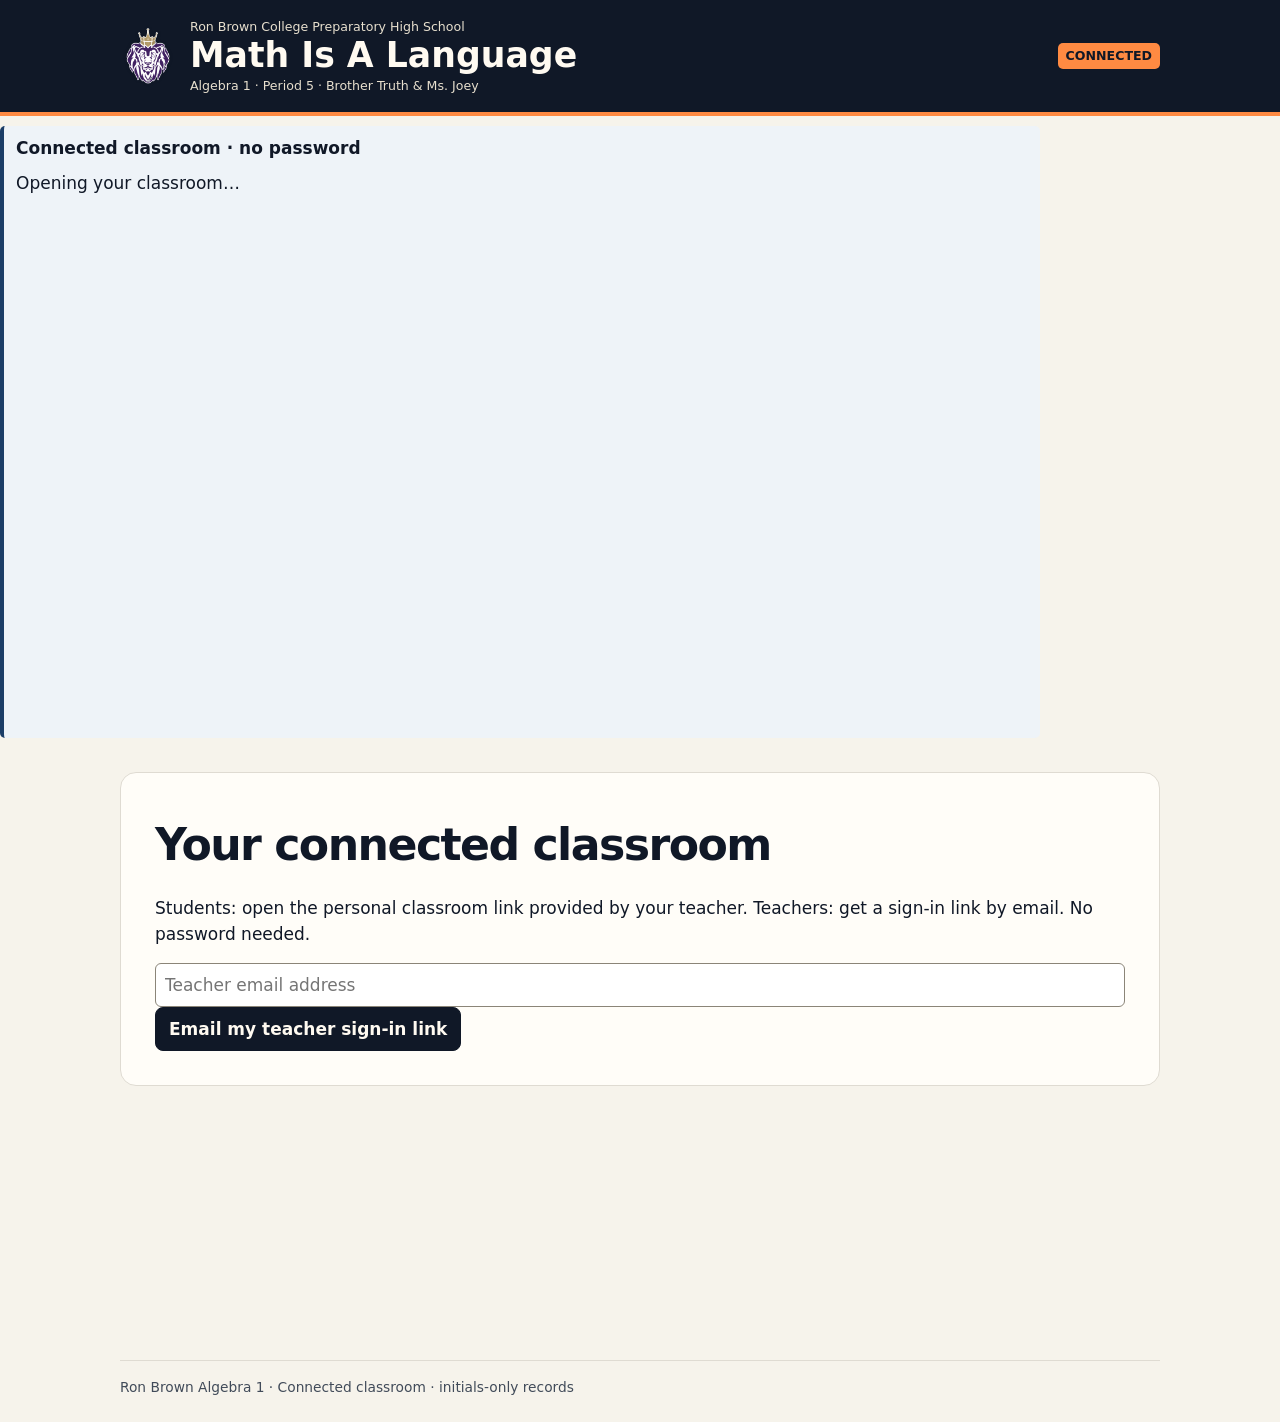
==== classroom.html @ a581fe12 "Add passwordless connected classroom and isolated cloud saving" ====
<!doctype html>
<html lang="en">
<head>
  <meta charset="utf-8">
  <meta name="viewport" content="width=device-width,initial-scale=1">
  <meta name="robots" content="noindex,nofollow">
  <meta http-equiv="Content-Security-Policy" content="default-src 'self'; script-src 'self'; style-src 'self' 'unsafe-inline'; img-src 'self' data:; connect-src https://prhbjeplmftxxzjjtkkb.supabase.co; media-src 'none'; object-src 'none'; base-uri 'none'; form-action 'none'">
  <meta name="referrer" content="no-referrer">
  <title>Math Is A Language | Connected Classroom</title>
  <link rel="stylesheet" href="./pilot.css">
  <link rel="stylesheet" href="./game.css">
  <link rel="stylesheet" href="./circle.css">
  <script src="./game.js" defer></script>
  <script src="./circle.js" defer></script>
  <script type="module" src="./sync-boot.js"></script>
</head>
<body>
  <header class="mast">
    <div class="mast-inner">
      <a class="brand" href="./index.html">
        <img src="./monarch.png" width="56" height="62" alt="Ron Brown Monarch">
        <span><span class="school">Ron Brown College Preparatory High School</span><strong>Math Is A Language</strong><span class="class">Algebra 1 · Period 5 · Brother Truth &amp; Ms. Joey</span></span>
      </a>
      <span class="stage-badge">CONNECTED</span>
    </div>
  </header>
  <aside class="app note"><strong>Connected classroom · no password</strong><p id="sync-status" role="status">Opening your classroom…</p><button class="btn" id="sync-exit" hidden>Close this session</button><section id="student-links" hidden><h2>Student access links</h2><p>Create a personal link for each student. Do not post these links publicly; each opens that student's saved work.</p></section></aside>
  <main id="pilot" class="app" aria-busy="true"><p role="status">Opening the Lesson 3 pilot…</p></main>
  <footer class="site-foot">Ron Brown Algebra 1 · Connected classroom · initials-only records</footer>
</body>
</html>
---- pilot.css ----
:root{color-scheme:light;--ink:#101827;--paper:#fffdf8;--cream:#f6f3eb;--line:#dfdbd2;--orange:#ff8a42;--sub:#414b59;--accent:#1b3d67;--green:#155239;--error:#922727;font:17px/1.53 system-ui,-apple-system,"Segoe UI",sans-serif;color:var(--ink);background:var(--cream)}
*{box-sizing:border-box}body{margin:0}button,select,input,textarea{font:inherit;color:inherit}a{color:var(--accent);text-underline-offset:3px}button{cursor:pointer}button:disabled{cursor:default;opacity:.68}:focus-visible{outline:3px solid #af510f;outline-offset:3px}p{margin:.55em 0}h1,h2,h3,h4{line-height:1.2;margin:.25em 0 .55em}h1{font-size:clamp(1.65rem,4vw,2.6rem);letter-spacing:-.035em}h2{font-size:1.4rem}h3{font-size:1.08rem}.muted{color:var(--sub)}.micro{font-size:.87rem}.mast{border-bottom:4px solid var(--orange);background:var(--ink);color:#fffaf1}.mast-inner,.app,.site-foot{width:min(100% - 32px,1040px);margin:auto}.mast-inner{min-height:112px;display:flex;align-items:center;justify-content:space-between;gap:10px;padding:13px 0}.brand{display:flex;align-items:center;gap:14px;color:inherit;text-decoration:none}.brand img{object-fit:contain;flex:0 0 auto}.brand strong,.school,.class{display:block}.brand strong{font-size:clamp(1.36rem,4vw,2.04rem);line-height:1.15}.school,.class{font-size:.74rem;color:#e7dfce}.stage-badge,.pill{display:inline-block;white-space:nowrap;font-weight:760;font-size:.74rem;border-radius:5px;padding:3px 8px}.stage-badge{background:var(--orange);color:var(--ink)}.pill{background:#edeae2;color:var(--ink)}.app{padding:24px 0 28px;min-height:68vh}.site-foot{border-top:1px solid var(--line);font-size:.81rem;color:var(--sub);padding:16px 0 24px}
.hero{padding:clamp(17px,4vw,34px);background:var(--paper);border:1px solid var(--line);border-radius:16px;margin-bottom:16px}.eyebrow{font-size:.77rem;font-weight:790;letter-spacing:.08em;text-transform:uppercase;color:#803d12}.actions,.session-bar,.tabs,.plot-fields{display:flex;flex-wrap:wrap;gap:8px;align-items:center}.session-bar{justify-content:space-between;margin-bottom:12px}.tabs{margin:0 0 14px}.tabs button[aria-current=true],.primary{background:var(--ink);border-color:var(--ink);color:#fffaf1}.btn{border:1px solid #b6b0a5;border-radius:8px;min-height:44px;padding:7px 13px;font-weight:700;background:#fffaf4}.btn.primary{background:var(--ink);border-color:var(--ink);color:#fffaf1}.btn.accent{background:var(--orange);border-color:var(--orange);color:var(--ink)}.btn:hover:not(:disabled){box-shadow:inset 0 0 0 1px #8d7a63}.grid{display:grid;grid-template-columns:repeat(3,minmax(0,1fr));gap:12px}.card,.question,.graph-card{background:var(--paper);border:1px solid var(--line);border-radius:12px;padding:14px 16px;margin:10px 0}.grid .card{margin:0}.question{margin:12px 0}.qid{display:inline-block;min-width:3.1em;color:#803d12;font-weight:790}.control{width:100%;max-width:100%;background:#fff;color:var(--ink);border:1px solid #8b8578;border-radius:6px;padding:7px 9px;min-height:44px;margin-top:6px}.control.compact{width:auto}.hint{background:#f7eadc;border-left:4px solid #c5662e;padding:6px 10px;margin:8px 0}.note{background:#eef3f8;border-left:4px solid var(--accent);padding:9px 12px;border-radius:5px;margin:10px 0}.feedback{background:#e7f1e9;border-left:4px solid var(--green);padding:9px 12px;border-radius:5px;margin:10px 0}.error{color:var(--error);font-weight:700}.question-status{font-size:.88rem;color:var(--sub)}.graph-card{margin-top:10px;padding:10px}.graph-card svg{width:100%;height:260px;display:block;touch-action:pan-y}.graph-card svg text{font:12px system-ui,sans-serif;fill:#283241}.graph-card svg .line{stroke:#243f62;stroke-width:3.5;fill:none;stroke-linecap:round;stroke-linejoin:round}.graph-card svg .gridline{stroke:#e2ded4}.graph-card svg .axis{stroke:#313b4b;stroke-width:1.3}.graph-card svg .guide-a{stroke:#935217;stroke-width:1.6;stroke-dasharray:5 4}.graph-card svg .guide-b{stroke:#245b91;stroke-width:1.6;stroke-dasharray:2 3}.graph-card .plot-fields label{min-width:8.1em;flex:1}.plot-fields label .control{min-width:80px}.graph-card .point-list{display:flex;flex-wrap:wrap;gap:5px;align-items:center;padding:0;list-style:none}.point-list button{padding:3px 7px;min-height:35px}.graph-caption{font-size:.9rem}.table-scroll{overflow-x:auto}table{width:100%;border-collapse:collapse;text-align:left}thead{background:var(--ink);color:#fffaf1}th,td{padding:8px;border-bottom:1px solid var(--line);vertical-align:top}.score-input{max-width:110px}.answer-text{white-space:pre-wrap;overflow-wrap:anywhere}.sources{font-size:.89rem;margin:20px 0}.sources summary{cursor:pointer;font-weight:720}
@media(max-width:650px){.grid{grid-template-columns:1fr}.stage-badge{display:none}.mast-inner,.app,.site-foot{width:min(100% - 22px,1040px)}.brand img{width:44px;height:52px}.app{padding-top:15px}.question,.card{padding:11px}.graph-card svg{height:224px}}
/* Multipart lessons: keep one shared graph beside the current response. */
.part-layout{display:grid;grid-template-columns:minmax(0,1fr) minmax(0,1fr);gap:18px;align-items:start;scroll-margin-top:8px}.shared-reference{position:sticky;top:8px;min-width:0;background:var(--cream);z-index:2}.part-work{min-width:0}.context-note{padding:10px 12px;border-left:4px solid var(--accent);background:#eef3f8;border-radius:6px;font-size:.9rem}.part-progress{font-size:.86rem;font-weight:750;color:var(--accent);padding:9px 0}.part-heading{font-size:1rem;margin:7px 0}.part-actions{display:flex;justify-content:space-between;gap:10px;margin-top:12px}.part-actions button{min-height:48px}.part-work .question{margin-top:8px}.part-work textarea{min-height:115px;resize:vertical}.earlier-parts{font-size:.88rem;margin:12px 0}.earlier-parts summary{font-weight:700;cursor:pointer}.part-layout .graph-card{margin-bottom:5px}.part-layout .graph-help{margin:4px 2px 10px}.part-layout .graph-card:has(input:disabled) .plot-fields,.part-layout .graph-card:has(input:disabled) label:has([data-connect]),.part-layout .graph-card:has(input:disabled) .graph-caption,.part-layout .graph-card:has(input:disabled) [data-plot-status]{display:none}.part-layout .graph-card:has(input:disabled) .point-list{margin:3px 0;font-size:.8rem}.part-layout .graph-card:has(input:disabled) .point-list li{margin-right:6px}.lesson-hero{padding:18px 24px}.context-note p{margin:.25em 0}
@media(max-width:700px){.part-layout{grid-template-columns:1fr;gap:8px}.shared-reference{top:0;border-bottom:2px solid var(--line);padding:4px 0}.shared-reference .context-note{font-size:.76rem;line-height:1.3;padding:5px 8px;max-height:95px;overflow:auto}.shared-reference .graph-card{padding:5px;margin:5px 0 0}.shared-reference .graph-card svg{height:clamp(145px,25vh,220px)}.shared-reference .graph-caption{font-size:.72rem;margin:2px 0}.shared-reference .plot-fields{gap:4px}.shared-reference .plot-fields label{font-size:.72rem;min-width:70px}.shared-reference .control{margin-top:2px;padding:3px 6px;min-height:38px}.shared-reference .plot-fields .btn{font-size:.74rem;padding:5px 8px;min-height:38px}.shared-reference .graph-card>label{font-size:.74rem}.shared-reference .point-list{max-height:55px;overflow:auto;margin:3px 0}.shared-reference .point-list .btn{font-size:.74rem;min-height:32px}.shared-reference .graph-help{display:none}.part-progress{padding:3px 0}.part-actions{position:sticky;bottom:0;background:var(--cream);padding:7px 0;z-index:3}.part-work textarea{min-height:95px}.part-work .question{padding:11px;margin-bottom:8px}.part-work .hint{font-size:.84rem}.lesson-hero{padding:14px}}
@media(max-height:550px) and (max-width:700px){.shared-reference .graph-card svg{height:140px}.shared-reference .context-note{max-height:60px}.shared-reference .graph-caption{display:none}}
@media(max-width:700px){.shared-reference{max-height:56vh;max-height:56dvh;overflow-y:auto;overscroll-behavior:contain}.shared-reference .graph-card svg{min-height:140px}.part-work{scroll-margin-top:56vh}}

.part-work .qid{margin-right:.4em}

/* Owner-private fictional classroom preview and the teacher's daily view. */
.preview-context,.teacher-hero,.section-heading{display:flex;align-items:center;justify-content:space-between;gap:18px;flex-wrap:wrap}.preview-context{justify-content:flex-start;margin-top:20px}.period-picker{display:block;font-size:.83rem;font-weight:750;min-width:155px}.period-picker .control{font-size:1rem;margin-top:4px}.role-grid .card{display:flex;flex-direction:column;padding:22px}.role-grid h2{margin-top:8px}.role-grid p{flex:1}.role-grid .btn{align-self:flex-start;margin-top:16px}.btn[href]{display:inline-flex;align-items:center;justify-content:center;text-decoration:none}.teacher-hero{align-items:flex-start}.teacher-hero>div:first-child{flex:1;min-width:220px}.teacher-toolbar{display:flex;align-items:flex-end;gap:10px;flex-wrap:wrap}.teacher-toolbar .period-picker{min-width:145px}.metric-grid{display:grid;grid-template-columns:repeat(3,minmax(0,1fr));gap:12px;margin:18px 0}.metric-card{background:var(--paper);border:1px solid var(--line);border-top:4px solid var(--orange);border-radius:10px;padding:16px}.metric-card>span{font-size:.78rem;font-weight:780;color:var(--sub)}.metric-card>strong{display:block;font-size:2.1rem;line-height:1.2;margin:10px 0}.metric-card small{font-size:.88rem;font-weight:650}.metric-card p{font-size:.8rem;color:var(--sub);margin-bottom:0}.report-section{margin:22px 0}.section-heading{gap:10px;align-items:flex-start;margin-bottom:9px}.section-heading h2,.section-heading h3{margin-bottom:0}.table-scroll{border-radius:7px;scroll-margin:10px;margin-top:12px}.table-scroll:focus-visible{outline-offset:4px}.daily-table{min-width:770px}.daily-table th:first-child{min-width:140px}.daily-table td{min-width:140px}.daily-table thead th{font-size:.85rem}.daily-table tbody th{background:#f2efe7}.daily-table td,.daily-table tbody th{padding:14px 10px}.cell-detail{display:block;font-size:.76rem;font-weight:450;line-height:1.5;color:var(--sub);margin-top:5px}.work-status{display:inline-block;border-radius:6px;font-size:.77rem;font-weight:750;padding:4px 7px;white-space:nowrap;background:#ece9e2;color:#444b55}.status-draft{background:#e9eef5;color:#213f65}.status-submitted,.status-scored{background:#e1efe5;color:#20503a}.status-awaiting-review{background:#ffedd6;color:#744111}.submitted-label{display:block;font-size:.7rem;font-weight:700;color:var(--green);margin-top:4px}.participation-grid{display:grid;grid-template-columns:repeat(2,minmax(0,1fr));gap:15px;margin-top:16px}.participation-student{border:1px solid var(--line);border-radius:10px;padding:15px;background:#f9f7f1}.participation-total{color:var(--accent);font-size:1.35rem;white-space:nowrap}.participation-total span{font-size:.75rem;font-weight:550}.participation-actions{display:flex;flex-direction:column;gap:8px;margin-top:12px}.participation-button{display:flex;align-items:center;justify-content:space-between;gap:8px;text-align:left;font-size:.85rem;background:var(--paper)}.category-total{font-size:.76rem;color:var(--sub);padding:2px 8px;border-radius:99px;background:var(--cream)}.recent-participation{margin-top:16px;font-size:.85rem}.recent-participation summary,.analysis-panel summary{cursor:pointer}.recent-participation summary{font-weight:750}.recent-participation ul{list-style:none;padding:0;margin:10px 0 0}.recent-participation li{display:flex;justify-content:space-between;align-items:center;gap:12px;padding:9px 0;border-top:1px solid var(--line)}.recent-participation .btn{font-size:.8rem}.evidence-table{min-width:660px;font-size:.85rem}.evidence-table th:first-child{width:24%}.analysis-panel summary{padding:3px 0}.analysis-panel summary>span{display:block;margin:5px 0 0 19px}.analysis-panel[open] summary{padding-bottom:12px;border-bottom:1px solid var(--line)}.analysis-table{min-width:960px;font-size:.8rem}.analysis-table th:first-child{width:29%;font-weight:550}.analysis-table th:nth-child(2){width:13%}.analysis-table th:nth-child(3){width:11%}.analysis-table th:nth-child(4){width:21%}.analysis-table .qid{display:block;font-size:.84rem}.question-prompt{display:block;margin-top:8px;line-height:1.45}.sample-caveat{font-style:italic}.standards-table{min-width:820px;font-size:.82rem}.standards-table th:first-child{width:33%}.standards-table th:nth-child(2){width:21%}.readiness{border-left:4px solid var(--accent)}.readiness dl{margin:14px 0 0}.readiness dl>div{display:grid;grid-template-columns:155px 1fr;gap:15px;padding:12px 0;border-top:1px solid var(--line)}.readiness dt{font-size:.87rem;font-weight:750}.readiness dd{margin:0;font-size:.85rem;color:var(--sub)}
@media(max-width:780px){.metric-grid{grid-template-columns:1fr}.metric-card{display:grid;grid-template-columns:minmax(0,1fr) auto;column-gap:14px;align-items:center}.metric-card>strong{font-size:1.6rem;grid-column:2;grid-row:1/3;margin:0}.metric-card small{display:block;font-size:.7rem}.metric-card p{grid-column:1;font-size:.73rem}.teacher-toolbar{width:100%}.teacher-toolbar .period-picker{flex:1}.teacher-hero>div:first-child{min-width:0}.teacher-hero{gap:14px}.participation-grid{grid-template-columns:1fr}.session-bar>div{display:flex;flex-wrap:wrap;gap:6px;align-items:center}.session-bar>div>strong{width:100%}.report-section{margin:18px 0}.readiness dl>div{grid-template-columns:1fr;gap:5px}.section-heading .btn{font-size:.82rem}}
@media(prefers-reduced-motion:reduce){*{scroll-behavior:auto!important}}

/* Final review is normal document flow: no graph or answer bar covers Submit. */
.part-layout.reviewing .shared-reference{position:static;top:auto;z-index:auto;max-height:none;overflow:visible}
.part-layout.reviewing .part-actions{position:static;bottom:auto;z-index:auto}
.part-layout.reviewing .part-work{scroll-margin-top:0}
.part-layout.reviewing [data-review-summary]{scroll-margin-top:12px}

/* Imported membership rows are a read-only surface, never preview results. */
.roster-notice{border-left-color:#89501f;background:#fbefdf}.roster-notice p{font-size:.88rem}.roster-table{min-width:600px;font-size:.9rem}.roster-table th:first-child{width:27%;overflow-wrap:anywhere}.roster-table th:nth-child(2){width:18%}.roster-table td,.roster-table tbody th{padding:14px 10px}.roster-state{padding:20px 16px}.roster-state p{font-size:.9rem;max-width:65ch}.roster-state .btn{margin-top:10px}
@media(max-width:650px){.report-section:has(.roster-table) .period-picker{width:100%}.roster-notice{font-size:.92rem}.roster-state{padding:16px 12px}}
---- game.css ----
.math-review {
  --mr-ink: #182438;
  --mr-navy: #22375c;
  --mr-pale: #f7f5f0;
  --mr-border: #c3c9d1;
  --mr-orange: #a74412;
  color: var(--mr-ink);
  background: var(--mr-pale);
  border: 1px solid var(--mr-border);
  border-radius: 14px;
  overflow: hidden;
  font: 1rem/1.45 system-ui, sans-serif;
}
.math-review *, .math-review *::before, .math-review *::after { box-sizing: border-box; }
.math-review .mr-heading {
  display: flex;
  align-items: start;
  justify-content: space-between;
  flex-wrap: wrap;
  gap: 10px 20px;
  padding: 18px clamp(12px, 3vw, 24px);
  color: white;
  background: var(--mr-navy);
  border-bottom: 4px solid #e8a66b;
}
.math-review .mr-heading h2 { margin: 2px 0; font-size: clamp(1.4rem, 4vw, 2rem); }
.math-review .mr-heading p { margin: 0; font-size: .95rem; }
.math-review .mr-brand { color: #ffe5c7; font-weight: 730; letter-spacing: .02em; }
.math-review .mr-body { padding: 16px clamp(12px, 3vw, 24px) 20px; }
.math-review h3 { margin: 0 0 10px; }
.math-review button, .math-review select, .math-review input { font: inherit; }
.math-review button, .math-review select, .math-review input:not([type="radio"]) {
  min-height: 42px;
  border: 1px solid #818ba0;
  border-radius: 7px;
  background: #fff;
  color: var(--mr-ink);
  padding: 5px 11px;
}
.math-review button { font-weight: 680; }
.math-review button:hover:not(:disabled) { border-color: var(--mr-orange); }
.math-review :focus-visible { outline: 3px solid #ae4b12; outline-offset: 2px; }
.math-review .mr-primary { background: var(--mr-navy); color: #fff; border-color: var(--mr-navy); }
.math-review .mr-scoreboard, .math-review .mr-actions, .math-review .mr-team-fields {
  display: flex;
  flex-wrap: wrap;
  gap: 8px;
  margin: 10px 0;
}
.math-review .mr-team-fields label { flex: 1 1 140px; }
.math-review .mr-team-fields input { display: block; width: 100%; margin-top: 4px; }
.math-review .mr-turn-picker { display: inline-flex; flex-wrap: wrap; align-items: center; gap: 7px; margin: 0 0 10px; }
.math-review .mr-score {
  display: flex;
  align-items: baseline;
  flex-wrap: wrap;
  gap: 4px 10px;
  padding: 6px 9px;
  background: white;
  border: 1px solid var(--mr-border);
  border-radius: 6px;
  overflow-wrap: anywhere;
}
.math-review .mr-score output { font-weight: 770; font-variant-numeric: tabular-nums; }
.math-review .mr-turn { color: #7b350d; font-size: .85rem; }
.math-review .mr-board { display: grid; grid-template-columns: repeat(5, minmax(0, 1fr)); gap: 8px; }
.math-review .mr-column { display: grid; grid-template-rows: minmax(56px, auto) repeat(3, auto); gap: 7px; }
.math-review .mr-column h4 {
  display: grid;
  place-items: center;
  margin: 0;
  padding: 4px;
  background: var(--mr-navy);
  color: white;
  border-radius: 6px;
  text-align: center;
  line-height: 1.18;
}
.math-review .mr-column button { padding-inline: 3px; min-height: 56px; font-variant-numeric: tabular-nums; }
.math-review .mr-column button:disabled { color: #576174; background: #e6e9ef; }
.math-review .mr-played { display: block; font-size: .74rem; font-weight: 550; }
.math-review .mr-caption { color: #434b5a; margin: 7px 0 12px; font-size: .91rem; }
.math-review .mr-prompt { font-size: 1.1rem; font-weight: 650; }
.math-review fieldset { margin: 12px 0; border: 1px solid var(--mr-border); border-radius: 8px; padding: 8px 10px; }
.math-review legend { padding: 0 5px; font-weight: 680; }
.math-review .mr-option { display: flex; align-items: start; gap: 8px; min-height: 42px; padding: 7px 2px; }
.math-review .mr-option input { margin-top: .32em; }
.math-review .mr-host-choices { padding-left: 1.75em; }
.math-review .mr-host-choices li + li { margin-top: 5px; }
.math-review .mr-feedback { padding: 9px 11px; margin: 12px 0; border-left: 4px solid #245842; background: #e8f2eb; }
.math-review .mr-feedback p { margin: 4px 0; }
.math-review .mr-award { font-weight: 680; }
.math-review .mr-figure { margin: 12px 0; padding: 8px 10px; max-width: 490px; background: white; border: 1px solid var(--mr-border); border-radius: 7px; }
.math-review .mr-figure figcaption { font-weight: 680; }
.math-review .mr-figure svg { display: block; width: 100%; height: auto; overflow: visible; }
.math-review .mr-figure svg text { font: 13px system-ui, sans-serif; fill: var(--mr-ink); }
.math-review .mr-grid-line { stroke: #dfe3e9; stroke-width: 1; }
.math-review .mr-axes { fill: none; stroke: #495466; stroke-width: 1.3; }
.math-review .mr-series-0 { color: #243f79; }
.math-review .mr-series-1 { color: #a74412; }
.math-review .mr-series polyline { fill: none; stroke: currentColor; stroke-width: 2.6; }
.math-review .mr-series-1 polyline { stroke-dasharray: 7 4; }
.math-review .mr-series circle, .math-review .mr-series rect { fill: currentColor; }
.math-review .mr-legend { display: flex; gap: 12px; }
.math-review .mr-legend-0 { color: #243f79; }
.math-review .mr-legend-1 { color: #a74412; }
.math-review .mr-figure table { width: 100%; border-collapse: collapse; text-align: center; }
.math-review .mr-figure th, .math-review .mr-figure td { border-bottom: 1px solid var(--mr-border); padding: 4px 6px; }
@media (max-width: 570px) {
  .math-review .mr-board { grid-template-columns: repeat(2, minmax(0, 1fr)); }
  .math-review .mr-column { grid-template-rows: minmax(46px, auto) repeat(3, auto); }
}
---- circle.css ----
.circle-hero {
  color: var(--paper);
  background: var(--ink);
  border-radius: 16px;
  border-bottom: 5px solid var(--orange);
  padding: clamp(18px, 4vw, 34px);
  margin: 0 0 14px;
}
.circle-hero .eyebrow { color: #ffb783; }
.circle-hero p { max-width: 54ch; }
.circle-form { display: grid; gap: 13px; }
.circle-block {
  padding: clamp(14px, 3vw, 24px);
  margin: 0 0 13px;
  border: 1px solid var(--line);
  border-radius: 12px;
  background: var(--paper);
}
.circle-form .circle-block { margin: 0; }
.circle-block > p:first-of-type { color: var(--sub); }
.circle-section-title { display: flex; align-items: center; gap: 10px; }
.circle-section-title h2 { margin: 0; }
.circle-section-title > span {
  display: grid;
  place-items: center;
  width: 34px;
  height: 34px;
  border-radius: 8px;
  flex: 0 0 auto;
  background: var(--ink);
  color: var(--paper);
  font-weight: 800;
}
.circle-shout .circle-section-title > span { background: #235341; }
.circle-poll .circle-section-title > span { background: #803d12; }
.circle-choices {
  display: grid;
  grid-template-columns: repeat(2, minmax(0, 1fr));
  gap: 7px;
  margin: 10px 0;
}
.circle-pick {
  display: flex;
  gap: 9px;
  align-items: center;
  background: #fff;
  min-height: 46px;
  border: 1px solid #a59d8f;
  border-radius: 8px;
  padding: 8px 11px;
  font-weight: 620;
  text-align: left;
  cursor: pointer;
  overflow-wrap: anywhere;
}
.circle-pick > input { accent-color: #803d12; width: 18px; height: 18px; flex: 0 0 auto; }
.circle-pick:has(:checked),
.circle-pick[aria-pressed="true"],
.circle-mood[aria-pressed="true"] {
  border-color: #803d12;
  background: #fff0e2;
  box-shadow: inset 0 0 0 1px #803d12;
}
.circle-selection { font-weight: 700; color: #803d12; overflow-wrap: anywhere; }
.circle-selection:empty { display: none; }
.circle-field { display: block; margin: 12px 0; font-weight: 700; }
.circle-field .control { display: block; font-weight: 400; }
.circle-field .muted { font-weight: 500; }
.circle-own:not([hidden]) { display: block; margin: 10px 0; }
.circle-extra { margin-top: 10px; border-top: 1px solid var(--line); padding-top: 5px; }
.circle-extra summary { cursor: pointer; min-height: 44px; padding-block: 9px; font-weight: 700; }
.circle-extra summary > span { font-weight: 500; color: var(--sub); }
.circle-extra audio { max-width: 100%; margin-top: 6px; }
.circle-moods, .circle-mood-totals { display: flex; flex-wrap: wrap; gap: 7px; padding-bottom: 3px; }
.circle-mood { font-weight: 650; }
.circle-fieldset { border: 0; margin: 11px 0 0; padding: 0; min-inline-size: 0; }
.circle-fieldset legend { padding: 0; font-weight: 740; }
.circle-fieldset .circle-choices { margin-bottom: 0; }
.circle-submit { display: flex; flex-wrap: wrap; gap: 3px 11px; align-items: center; }
.circle-finished { padding: clamp(14px, 3vw, 24px); }
.circle-quote { font-size: 1.15rem; font-weight: 700; overflow-wrap: anywhere; }
.circle-results { margin: 12px 0; padding: 0; list-style: none; }
.circle-result + .circle-result { margin-top: 8px; }
.circle-result > div { display: flex; flex-wrap: wrap; gap: 3px 11px; justify-content: space-between; }
.circle-result meter { width: 100%; height: 14px; }
.circle-badge { display: inline-flex; align-items: center; gap: 5px; border-radius: 7px; background: #eef3f8; padding: 4px 8px; }
.circle-submissions { display: grid; gap: 9px; margin-top: 8px; }
.circle-submissions article { border-left: 4px solid var(--accent); background: #f2f5f8; padding: 9px 12px; border-radius: 5px; overflow-wrap: anywhere; }
.circle-submissions h3, .circle-submissions p { margin: 0 0 5px; }
.circle-teacher-audio { margin-top: 10px; padding-top: 8px; border-top: 1px solid var(--line); }
.circle-teacher-audio audio { width: min(100%, 360px); margin-top: 6px; }
.circle-audio-note { margin-block: 12px; }
.circle-extra [data-circle-voice-status], .circle-teacher-audio [role="status"] { overflow-wrap: anywhere; }
@media (max-width: 580px) {
  .circle-choices { grid-template-columns: 1fr; }
}
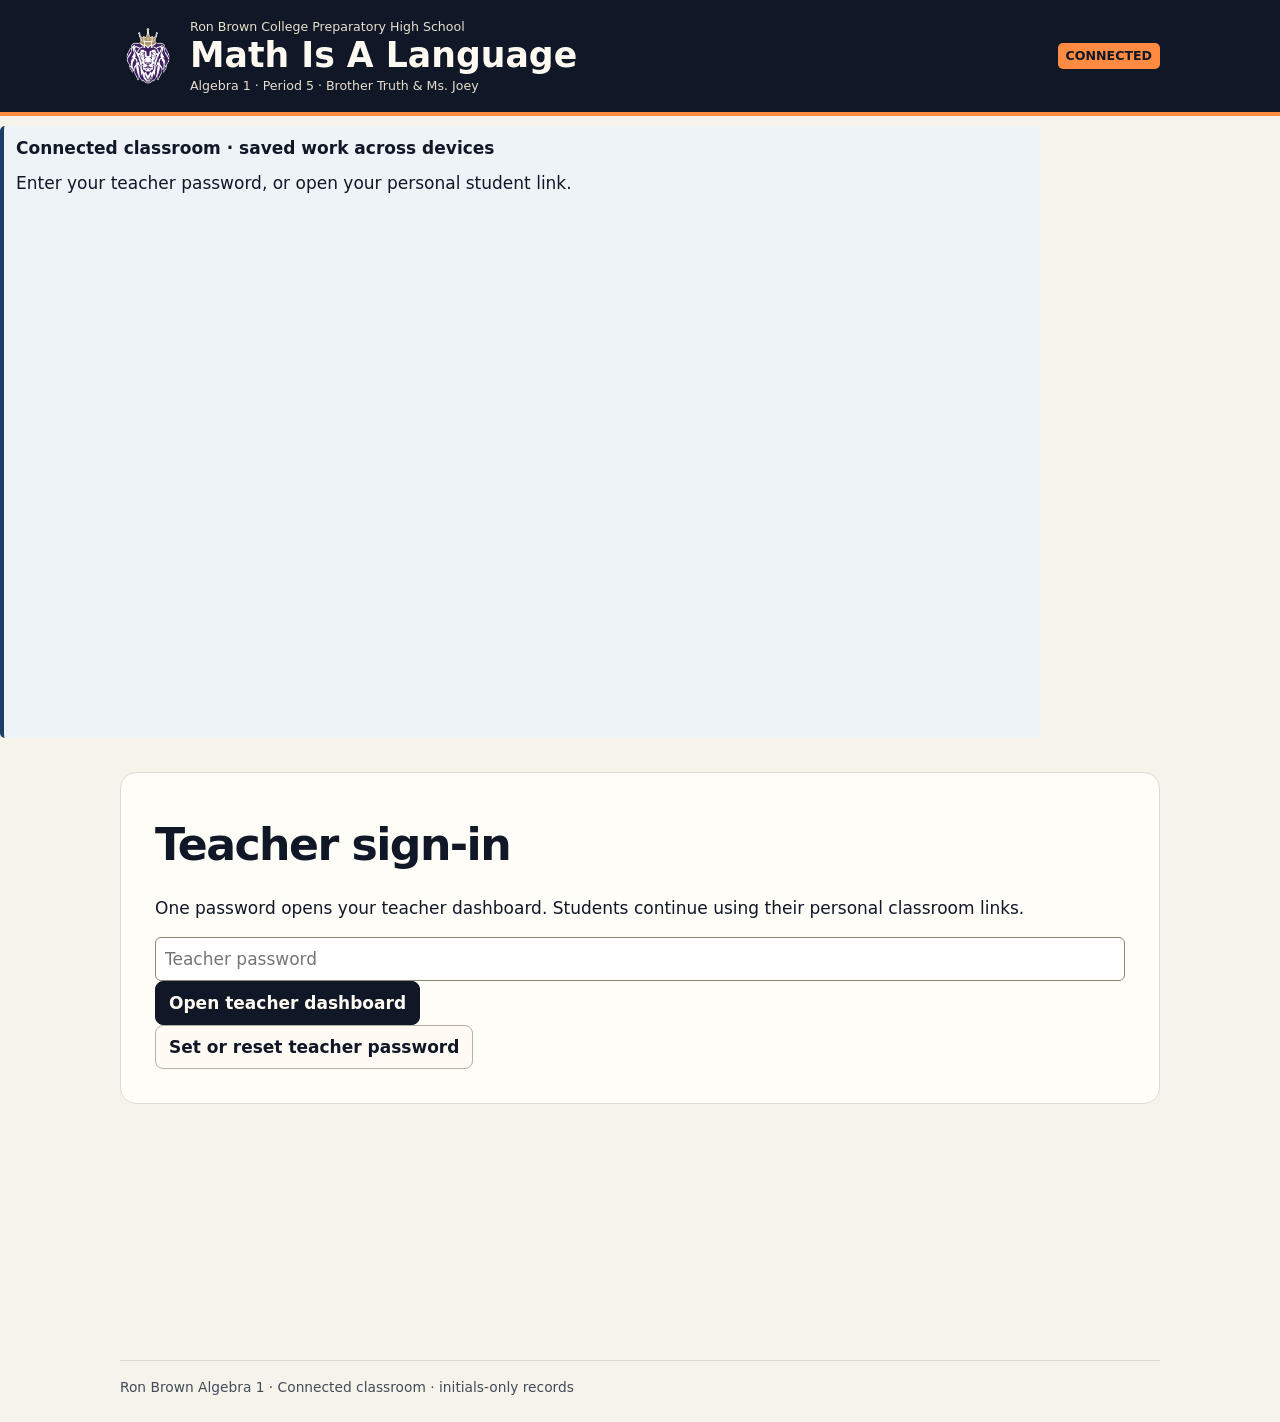
==== commit a22775f3: "Simplify teacher sign-in to one password with private standard recovery" ====
--- a/classroom.html
+++ b/classroom.html
@@ -24,7 +24,7 @@
       <span class="stage-badge">CONNECTED</span>
     </div>
   </header>
-  <aside class="app note"><strong>Connected classroom · no password</strong><p id="sync-status" role="status">Opening your classroom…</p><button class="btn" id="sync-exit" hidden>Close this session</button><section id="student-links" hidden><h2>Student access links</h2><p>Create a personal link for each student. Do not post these links publicly; each opens that student's saved work.</p></section></aside>
+  <aside class="app note"><strong>Connected classroom · saved work across devices</strong><p id="sync-status" role="status">Opening your classroom…</p><button class="btn" id="sync-exit" hidden>Close this session</button><section id="student-links" hidden><h2>Student access links</h2><p>Create a personal link for each student. Do not post these links publicly; each opens that student's saved work.</p></section></aside>
   <main id="pilot" class="app" aria-busy="true"><p role="status">Opening the Lesson 3 pilot…</p></main>
   <footer class="site-foot">Ron Brown Algebra 1 · Connected classroom · initials-only records</footer>
 </body>
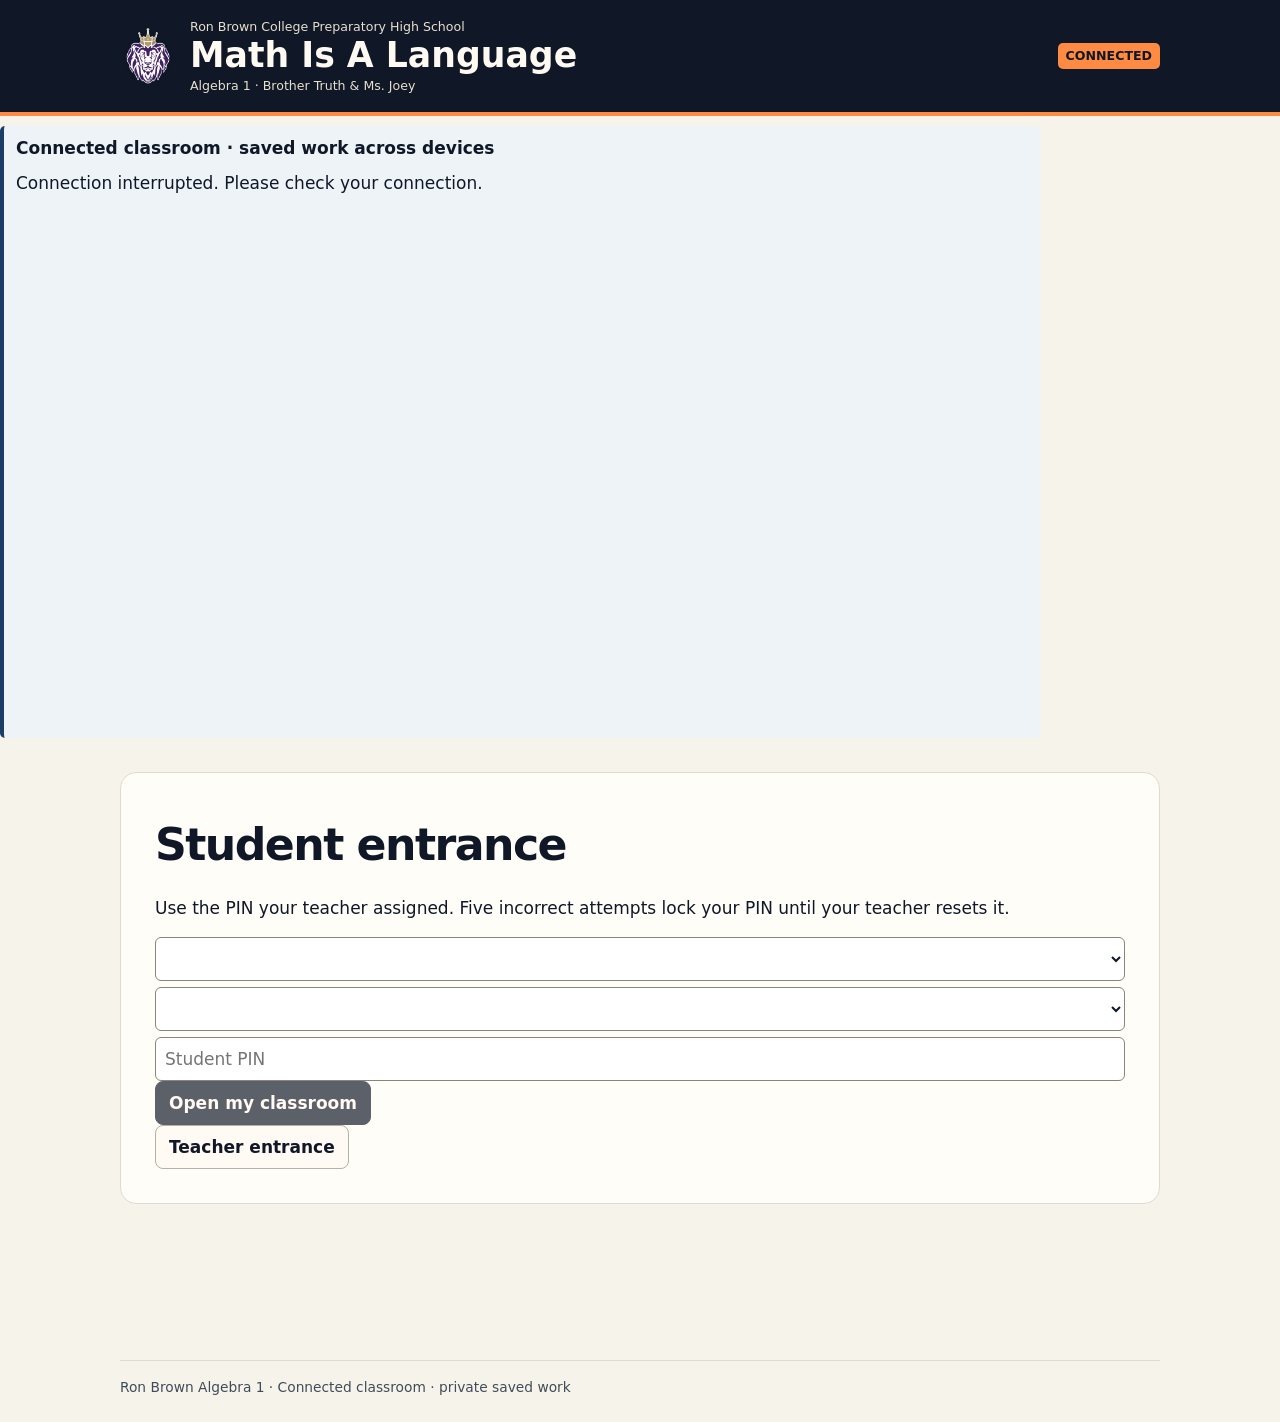
==== commit 43cae611: "Unify classroom entrance and lessons 3–5 with scoped student PINs" ====
--- a/classroom.html
+++ b/classroom.html
@@ -19,13 +19,14 @@
     <div class="mast-inner">
       <a class="brand" href="./index.html">
         <img src="./monarch.png" width="56" height="62" alt="Ron Brown Monarch">
-        <span><span class="school">Ron Brown College Preparatory High School</span><strong>Math Is A Language</strong><span class="class">Algebra 1 · Period 5 · Brother Truth &amp; Ms. Joey</span></span>
+        <span><span class="school">Ron Brown College Preparatory High School</span><strong>Math Is A Language</strong><span class="class">Algebra 1 · Brother Truth &amp; Ms. Joey</span></span>
       </a>
       <span class="stage-badge">CONNECTED</span>
     </div>
   </header>
   <aside class="app note"><strong>Connected classroom · saved work across devices</strong><p id="sync-status" role="status">Opening your classroom…</p><button class="btn" id="sync-exit" hidden>Close this session</button><section id="student-links" hidden><h2>Student access links</h2><p>Create a personal link for each student. Do not post these links publicly; each opens that student's saved work.</p></section></aside>
-  <main id="pilot" class="app" aria-busy="true"><p role="status">Opening the Lesson 3 pilot…</p></main>
-  <footer class="site-foot">Ron Brown Algebra 1 · Connected classroom · initials-only records</footer>
+  <section id="lesson-selector" class="app note" hidden aria-label="Lesson selection"></section>
+  <main id="pilot" class="app" aria-busy="true"><p role="status">Opening your classroom…</p></main>
+  <footer class="site-foot">Ron Brown Algebra 1 · Connected classroom · private saved work</footer>
 </body>
 </html>
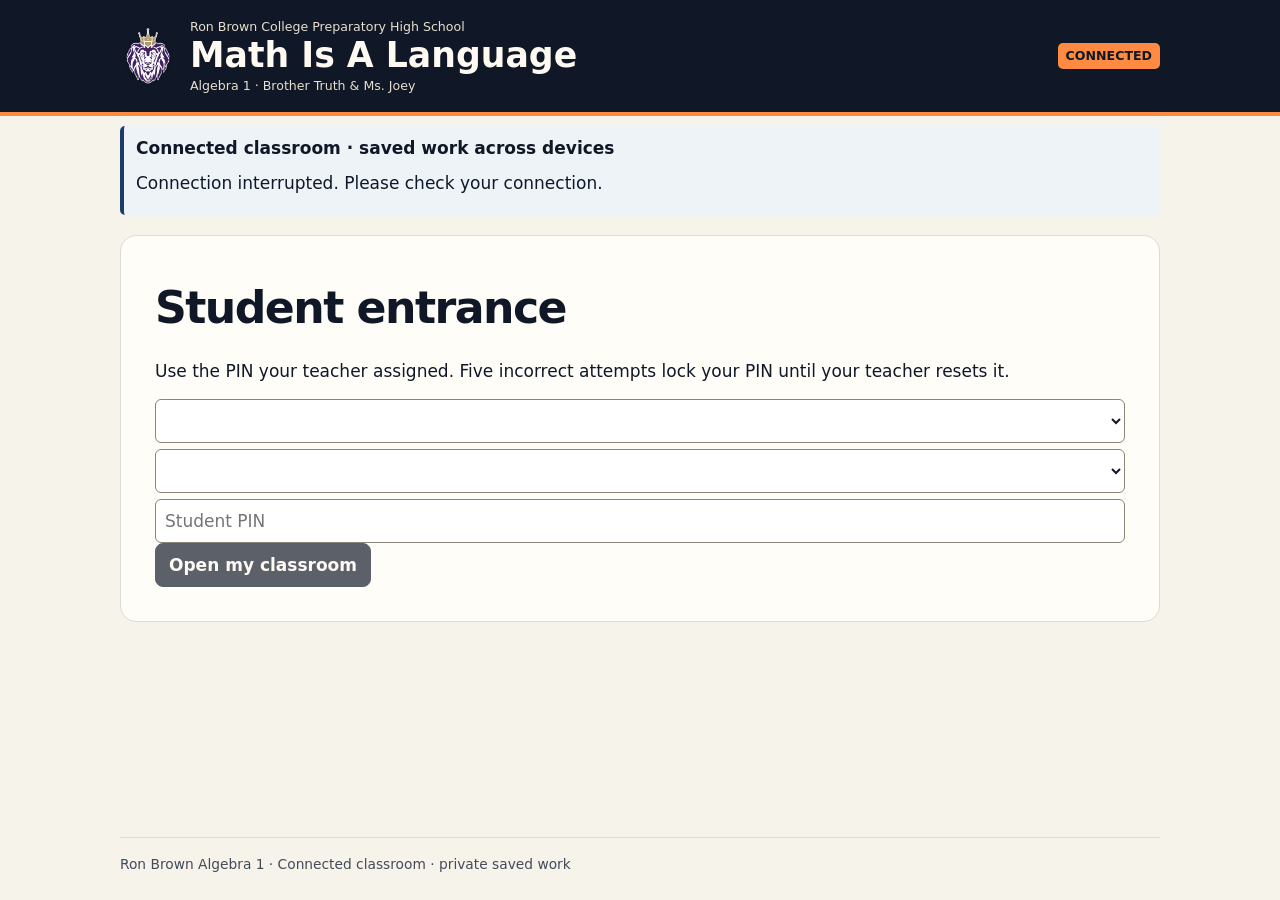
==== commit 5bcd562a: "Publish approved compact Unit4 chooser and separate teacher entrance" ====
--- a/classroom.html
+++ b/classroom.html
@@ -10,6 +10,18 @@
   <link rel="stylesheet" href="./pilot.css">
   <link rel="stylesheet" href="./game.css">
   <link rel="stylesheet" href="./circle.css">
+  <style>
+    /* Only the connected notices are compact; keep the lesson workspace full-sized. */
+    body > .app.note { min-height: 0; margin: 10px auto; }
+    #lesson-selector { padding: 10px 12px; }
+    #lesson-selector label { display: flex; align-items: center; gap: 12px; font-weight: 700; }
+    #lesson-selector .control { flex: 1; min-width: 0; margin-top: 0; }
+    #pilot { padding-top: 10px; }
+    @media (max-width: 650px) {
+      #lesson-selector label { display: block; }
+      #lesson-selector .control { margin-top: 6px; }
+    }
+  </style>
   <script src="./game.js" defer></script>
   <script src="./circle.js" defer></script>
   <script type="module" src="./sync-boot.js"></script>
